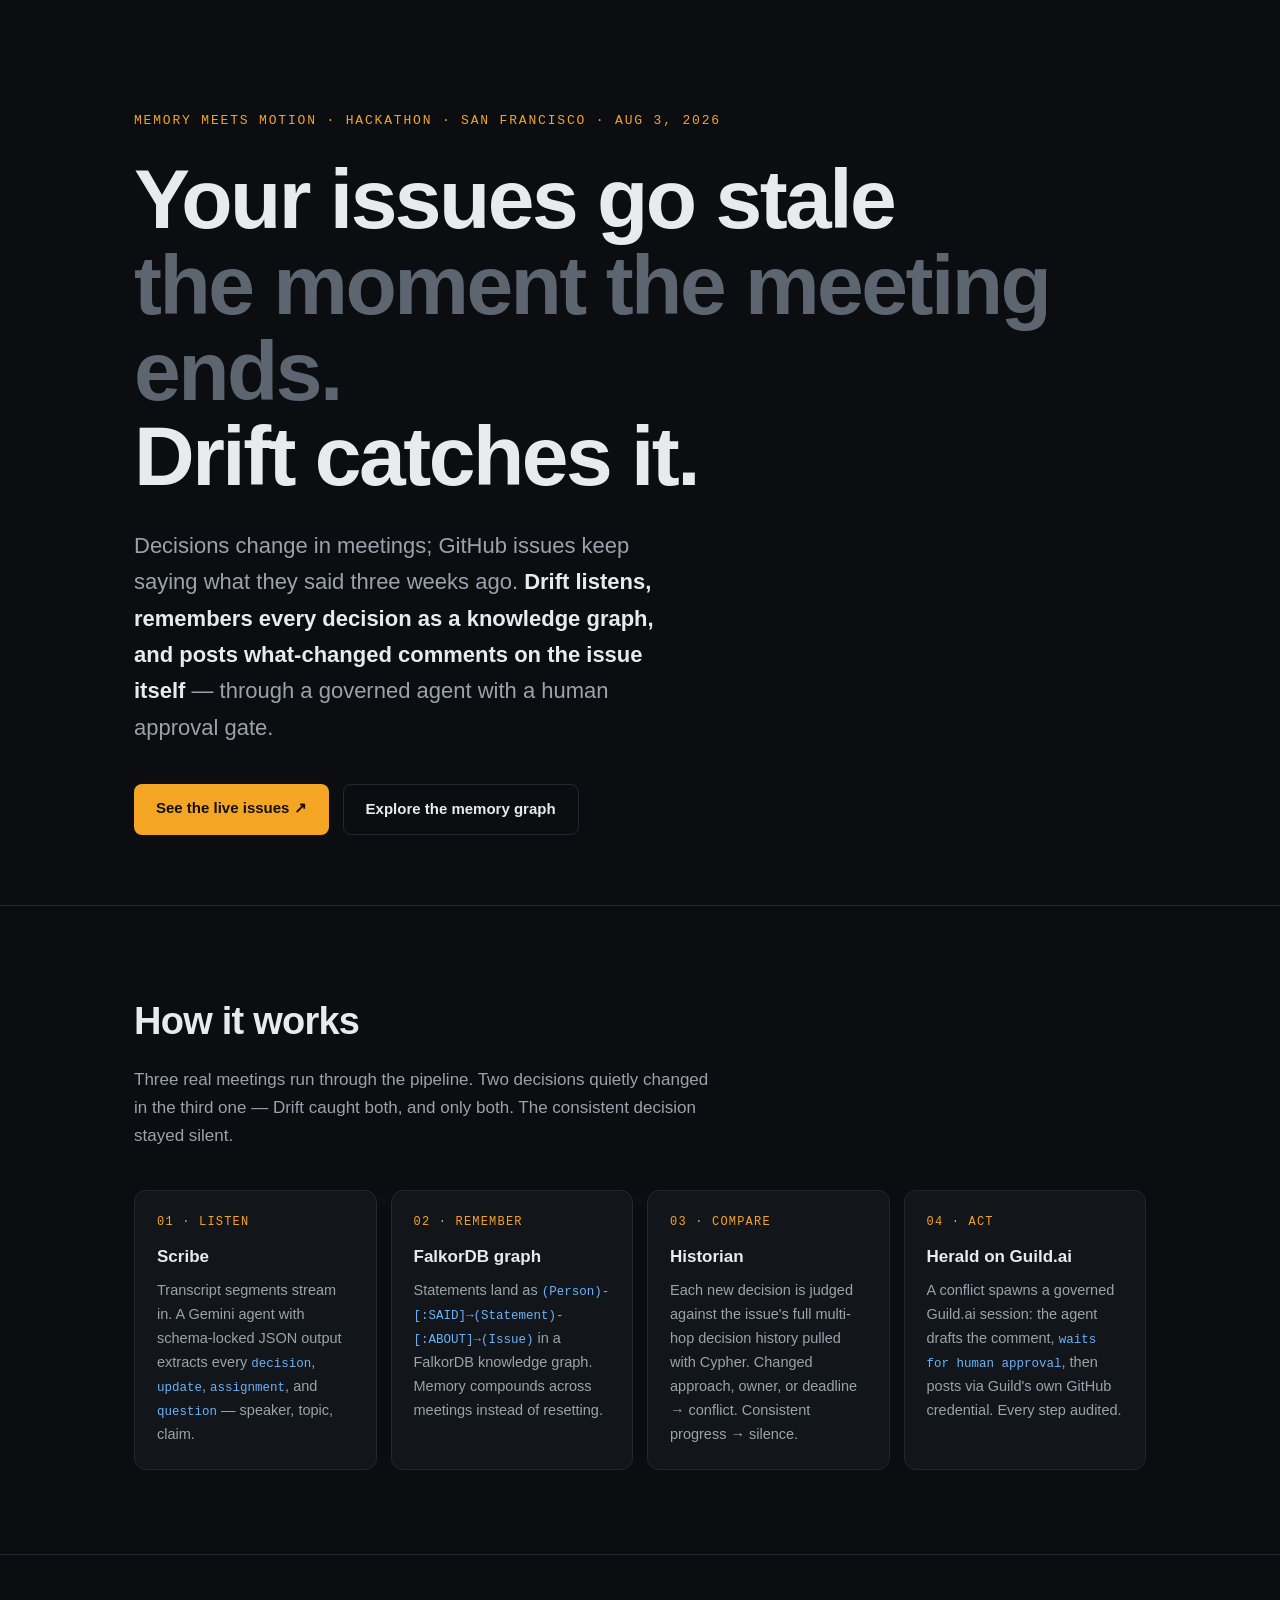
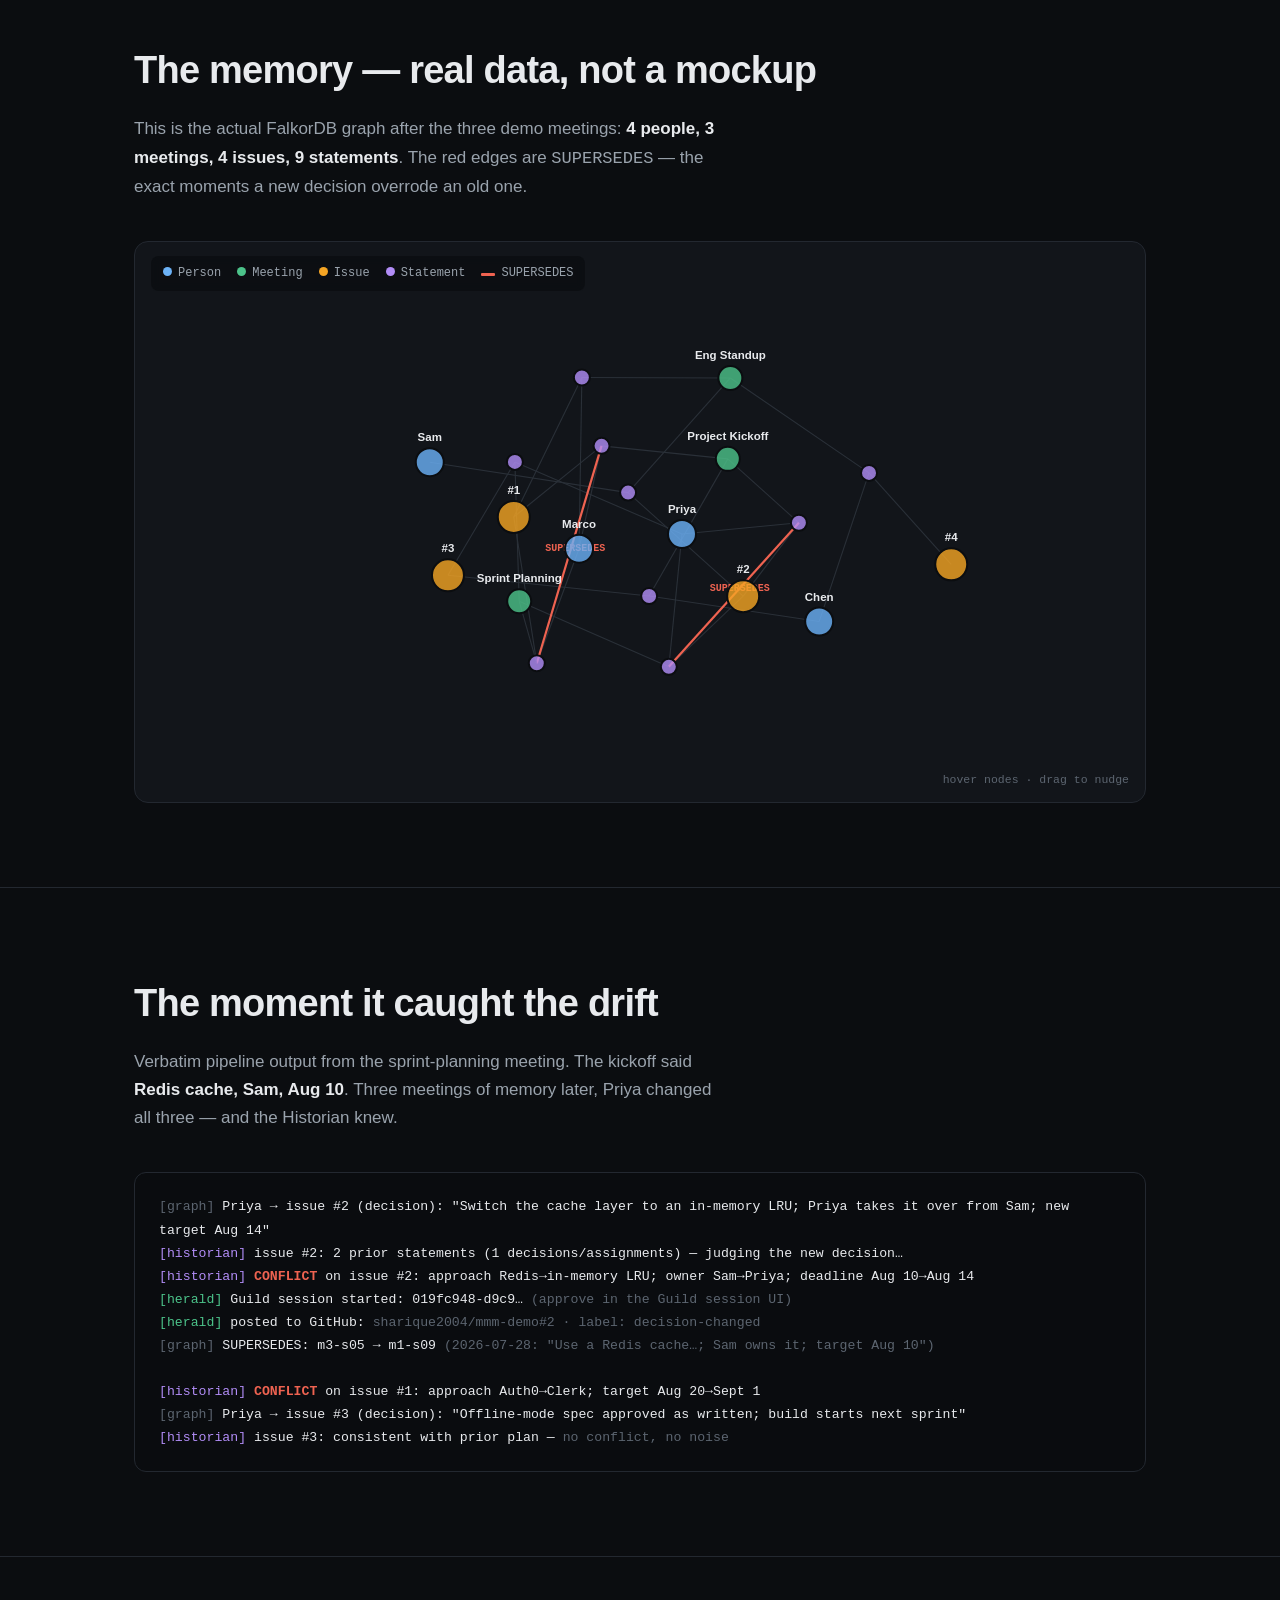
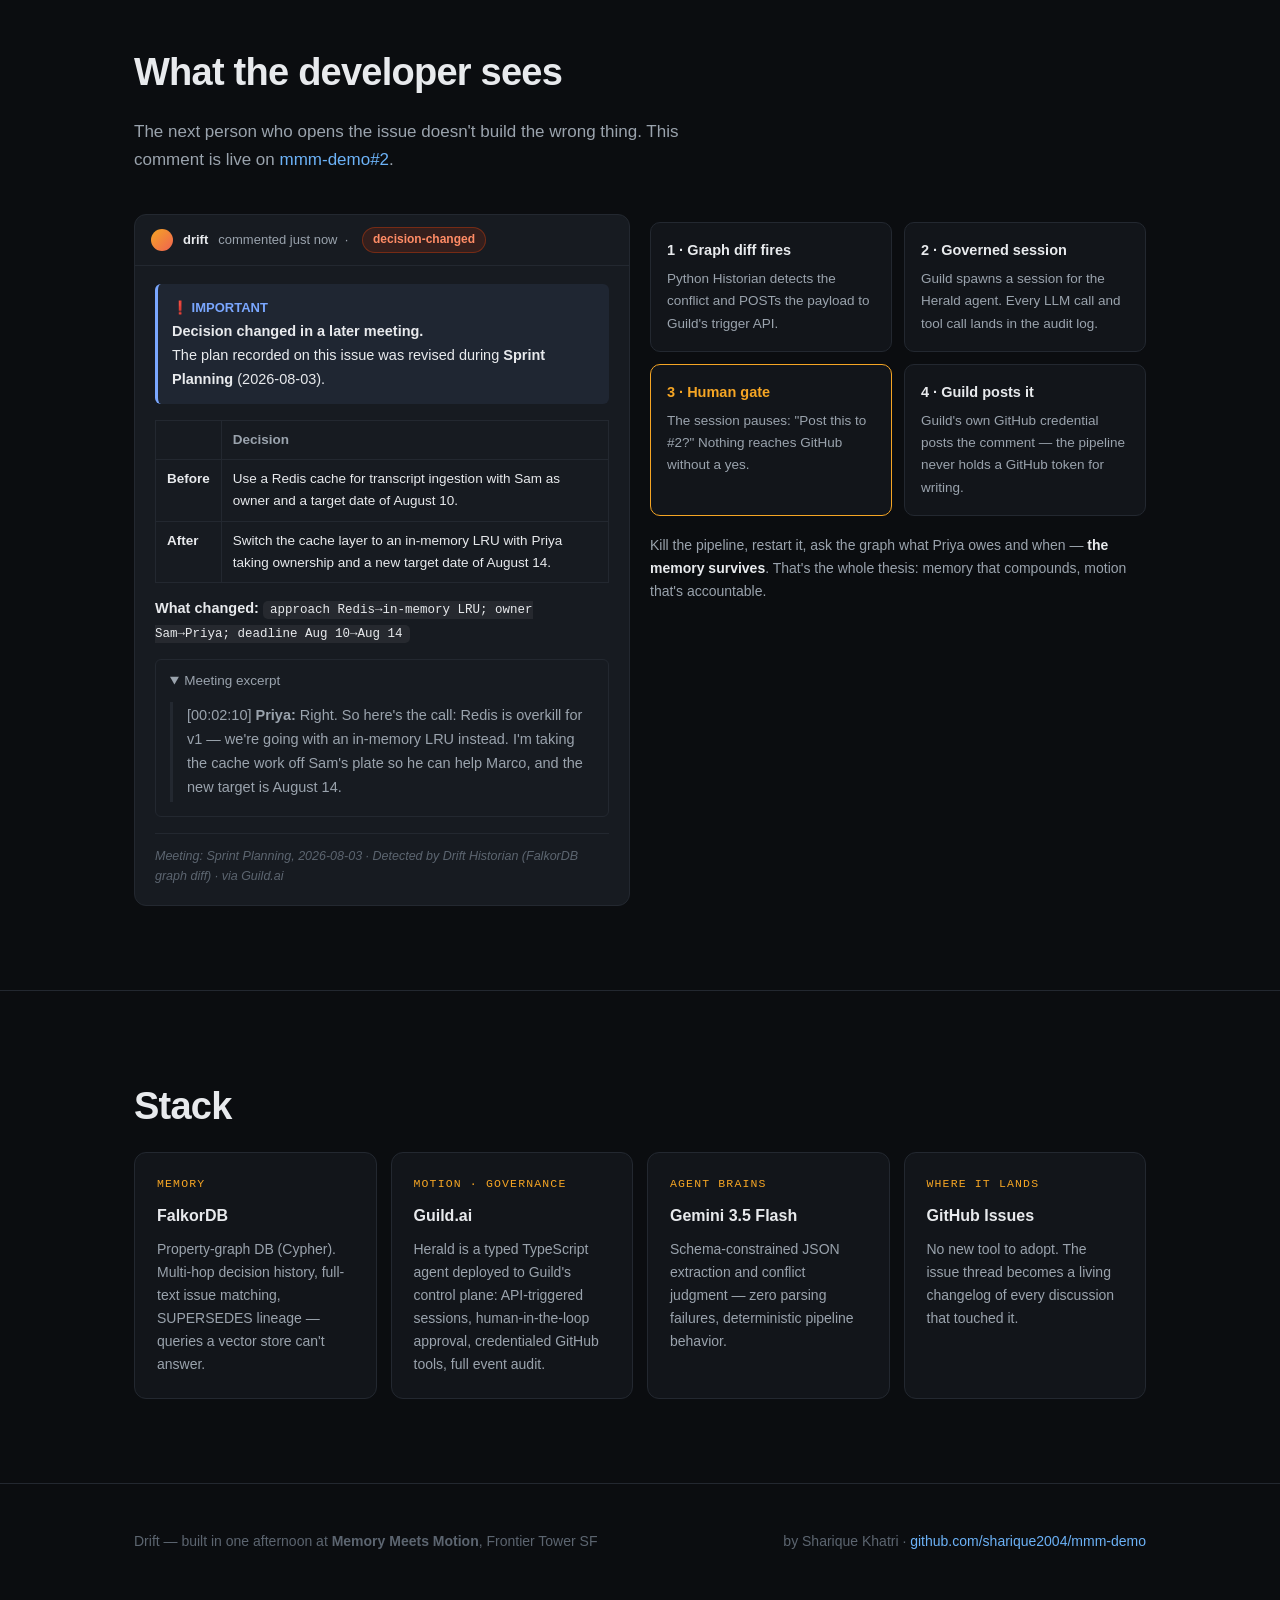
==== drift-site/index.html @ 5b6ef934 "Drift — meeting-memory graph + governed GitHub sync (Memory Meets Motion hackathon) Co-Authored-By: " ====
<!doctype html>
<html lang="en">
<head>
<meta charset="utf-8">
<meta name="viewport" content="width=device-width, initial-scale=1">
<title>Drift — your issues go stale the moment the meeting ends</title>
<meta name="description" content="Drift listens to meetings, remembers every decision in a FalkorDB knowledge graph, and posts what-changed comments on GitHub issues through governed Guild.ai agent sessions.">
<meta property="og:title" content="Drift — Memory Meets Motion">
<meta property="og:description" content="Meetings change decisions. Issues go stale. Drift catches the drift — graph memory in, governed agent action out.">
<style>
  :root {
    --bg: #0b0d10; --panel: #12151a; --panel2: #171b21; --line: #232830;
    --ink: #e8eaed; --dim: #9aa3ad; --faint: #5c6570;
    --amber: #f5a524; --red: #ef6351; --green: #4cc38a; --blue: #6cb2f7; --violet: #b28df7;
    --mono: ui-monospace, "SF Mono", SFMono-Regular, Menlo, Consolas, monospace;
  }
  * { box-sizing: border-box; margin: 0; }
  html { scroll-behavior: smooth; }
  body {
    background: var(--bg); color: var(--ink);
    font: 17px/1.65 -apple-system, BlinkMacSystemFont, "Segoe UI", Roboto, sans-serif;
    -webkit-font-smoothing: antialiased;
  }
  a { color: var(--blue); text-decoration: none; }
  a:hover { text-decoration: underline; }
  .wrap { max-width: 1060px; margin: 0 auto; padding: 0 24px; }
  header.hero { padding: 110px 0 70px; border-bottom: 1px solid var(--line); }
  .kicker { font-family: var(--mono); font-size: 13px; letter-spacing: .14em; text-transform: uppercase; color: var(--amber); margin-bottom: 26px; }
  h1 { font-size: clamp(44px, 7.5vw, 84px); line-height: 1.02; letter-spacing: -0.03em; font-weight: 750; }
  h1 .ghost { color: var(--faint); }
  .sub { margin-top: 28px; font-size: clamp(18px, 2.2vw, 22px); color: var(--dim); max-width: 46ch; }
  .sub strong { color: var(--ink); font-weight: 600; }
  .cta-row { margin-top: 38px; display: flex; gap: 14px; flex-wrap: wrap; }
  .btn { display: inline-block; padding: 12px 22px; border-radius: 8px; font-weight: 600; font-size: 15px; }
  .btn.primary { background: var(--amber); color: #14100a; }
  .btn.primary:hover { text-decoration: none; filter: brightness(1.08); }
  .btn.ghosted { border: 1px solid var(--line); color: var(--ink); }
  .btn.ghosted:hover { text-decoration: none; border-color: var(--faint); }
  section { padding: 84px 0; border-bottom: 1px solid var(--line); }
  h2 { font-size: clamp(26px, 3.6vw, 38px); letter-spacing: -0.02em; margin-bottom: 14px; }
  .lede { color: var(--dim); max-width: 62ch; margin-bottom: 40px; }
  .lede strong { color: var(--ink); }

  .steps { display: grid; grid-template-columns: repeat(auto-fit, minmax(220px, 1fr)); gap: 14px; }
  .step { background: var(--panel); border: 1px solid var(--line); border-radius: 12px; padding: 22px; }
  .step .n { font-family: var(--mono); font-size: 12px; color: var(--amber); letter-spacing: .1em; }
  .step h3 { margin: 10px 0 8px; font-size: 17px; }
  .step p { font-size: 14.5px; color: var(--dim); }
  .step code { font-family: var(--mono); font-size: 12.5px; color: var(--blue); }

  #graphbox { background: var(--panel); border: 1px solid var(--line); border-radius: 14px; overflow: hidden; position: relative; }
  #graph { display: block; width: 100%; height: 560px; cursor: grab; }
  .legend { position: absolute; top: 14px; left: 16px; display: flex; gap: 16px; flex-wrap: wrap; font-family: var(--mono); font-size: 12px; color: var(--dim); background: rgba(11,13,16,.72); padding: 8px 12px; border-radius: 8px; backdrop-filter: blur(4px); }
  .legend i { display: inline-block; width: 9px; height: 9px; border-radius: 50%; margin-right: 6px; }
  .hint { position: absolute; bottom: 12px; right: 16px; font-family: var(--mono); font-size: 11.5px; color: var(--faint); }
  #tip { position: absolute; pointer-events: none; background: #0d1014ee; border: 1px solid var(--line); color: var(--ink); border-radius: 8px; padding: 9px 12px; font-size: 13px; max-width: 340px; display: none; z-index: 5; line-height: 1.45; }
  #tip .t { font-family: var(--mono); font-size: 11px; letter-spacing: .08em; text-transform: uppercase; margin-bottom: 3px; }

  .term { background: #0a0c0f; border: 1px solid var(--line); border-radius: 12px; padding: 22px 24px; font-family: var(--mono); font-size: 13.2px; line-height: 1.75; overflow-x: auto; }
  .term .p-scribe { color: var(--blue); } .term .p-hist { color: var(--violet); }
  .term .p-herald { color: var(--green); } .term .p-graph { color: var(--faint); }
  .term .hot { color: var(--red); font-weight: 700; }
  .term .dim { color: var(--faint); }

  .split { display: grid; grid-template-columns: 1fr 1fr; gap: 20px; align-items: start; }
  @media (max-width: 860px) { .split { grid-template-columns: 1fr; } }

  .gh { background: var(--panel2); border: 1px solid var(--line); border-radius: 12px; overflow: hidden; font-size: 14.5px; }
  .gh .bar { display: flex; align-items: center; gap: 10px; padding: 12px 16px; border-bottom: 1px solid var(--line); color: var(--dim); font-size: 13px; }
  .gh .bar .av { width: 22px; height: 22px; border-radius: 50%; background: linear-gradient(135deg, var(--amber), var(--red)); }
  .gh .body { padding: 18px 20px; }
  .gh .alert { border-left: 3px solid #7aa7ff; background: #7aa7ff14; padding: 12px 14px; border-radius: 6px; margin-bottom: 16px; }
  .gh .alert .tag { color: #7aa7ff; font-weight: 700; font-size: 13px; }
  .gh table { border-collapse: collapse; width: 100%; margin: 14px 0; font-size: 13.5px; }
  .gh th, .gh td { border: 1px solid var(--line); padding: 8px 11px; text-align: left; vertical-align: top; }
  .gh th { color: var(--dim); font-weight: 600; }
  .gh .chg { font-family: var(--mono); font-size: 12.5px; background: #ffffff10; border-radius: 5px; padding: 2px 7px; }
  .gh details { margin: 14px 0; border: 1px solid var(--line); border-radius: 6px; padding: 10px 14px; }
  .gh summary { cursor: pointer; color: var(--dim); font-size: 13.5px; }
  .gh blockquote { border-left: 3px solid var(--line); margin: 10px 0 4px; padding: 2px 0 2px 14px; color: var(--dim); }
  .gh .foot { color: var(--faint); font-size: 12.5px; border-top: 1px solid var(--line); margin-top: 16px; padding-top: 12px; font-style: italic; }
  .gh .label { display: inline-block; font-size: 12px; font-weight: 700; padding: 2px 10px; border-radius: 999px; background: #d93f0b26; color: #ff8c66; border: 1px solid #d93f0b66; }

  .flow { display: grid; grid-template-columns: repeat(auto-fit, minmax(180px, 1fr)); gap: 12px; margin-top: 8px; }
  .fnode { background: var(--panel); border: 1px solid var(--line); border-radius: 10px; padding: 16px; font-size: 13.5px; color: var(--dim); }
  .fnode b { display: block; color: var(--ink); margin-bottom: 5px; font-size: 14.5px; }
  .fnode.gate { border-color: var(--amber); }
  .fnode.gate b { color: var(--amber); }

  .stack { display: grid; grid-template-columns: repeat(auto-fit, minmax(230px, 1fr)); gap: 14px; }
  .card { background: var(--panel); border: 1px solid var(--line); border-radius: 12px; padding: 22px; }
  .card b { font-size: 16px; }
  .card p { font-size: 14px; color: var(--dim); margin-top: 8px; }
  .card .role { font-family: var(--mono); font-size: 11.5px; letter-spacing: .1em; text-transform: uppercase; color: var(--amber); display: block; margin-bottom: 8px; }
  footer { padding: 46px 0 70px; color: var(--faint); font-size: 14px; }
  footer .wrap { display: flex; justify-content: space-between; gap: 16px; flex-wrap: wrap; }
</style>
</head>
<body>

<header class="hero">
  <div class="wrap">
    <div class="kicker">Memory Meets Motion · Hackathon · San Francisco · Aug 3, 2026</div>
    <h1>Your issues go stale<br><span class="ghost">the moment the meeting ends.</span><br>Drift catches it.</h1>
    <p class="sub">Decisions change in meetings; GitHub issues keep saying what they said three weeks ago. <strong>Drift listens, remembers every decision as a knowledge graph, and posts what-changed comments on the issue itself</strong> — through a governed agent with a human approval gate.</p>
    <div class="cta-row">
      <a class="btn primary" href="https://github.com/sharique2004/mmm-demo/issues" target="_blank" rel="noopener">See the live issues ↗</a>
      <a class="btn ghosted" href="#graph-section">Explore the memory graph</a>
    </div>
  </div>
</header>

<section>
  <div class="wrap">
    <h2>How it works</h2>
    <p class="lede">Three real meetings run through the pipeline. Two decisions quietly changed in the third one — Drift caught both, and only both. The consistent decision stayed silent.</p>
    <div class="steps">
      <div class="step"><div class="n">01 · LISTEN</div><h3>Scribe</h3><p>Transcript segments stream in. A Gemini agent with schema-locked JSON output extracts every <code>decision</code>, <code>update</code>, <code>assignment</code>, and <code>question</code> — speaker, topic, claim.</p></div>
      <div class="step"><div class="n">02 · REMEMBER</div><h3>FalkorDB graph</h3><p>Statements land as <code>(Person)-[:SAID]→(Statement)-[:ABOUT]→(Issue)</code> in a FalkorDB knowledge graph. Memory compounds across meetings instead of resetting.</p></div>
      <div class="step"><div class="n">03 · COMPARE</div><h3>Historian</h3><p>Each new decision is judged against the issue's full multi-hop decision history pulled with Cypher. Changed approach, owner, or deadline → conflict. Consistent progress → silence.</p></div>
      <div class="step"><div class="n">04 · ACT</div><h3>Herald on Guild.ai</h3><p>A conflict spawns a governed Guild.ai session: the agent drafts the comment, <code>waits for human approval</code>, then posts via Guild's own GitHub credential. Every step audited.</p></div>
    </div>
  </div>
</section>

<section id="graph-section">
  <div class="wrap">
    <h2>The memory — real data, not a mockup</h2>
    <p class="lede">This is the actual FalkorDB graph after the three demo meetings: <strong>4 people, 3 meetings, 4 issues, 9 statements</strong>. The red edges are <code style="font-family:var(--mono)">SUPERSEDES</code> — the exact moments a new decision overrode an old one.</p>
    <div id="graphbox">
      <canvas id="graph"></canvas>
      <div class="legend">
        <span><i style="background:var(--blue)"></i>Person</span>
        <span><i style="background:var(--green)"></i>Meeting</span>
        <span><i style="background:var(--amber)"></i>Issue</span>
        <span><i style="background:var(--violet)"></i>Statement</span>
        <span><i style="background:var(--red);border-radius:1px;height:3px;width:14px;margin-top:4px"></i>SUPERSEDES</span>
      </div>
      <div class="hint">hover nodes · drag to nudge</div>
      <div id="tip"></div>
    </div>
  </div>
</section>

<section>
  <div class="wrap">
    <h2>The moment it caught the drift</h2>
    <p class="lede">Verbatim pipeline output from the sprint-planning meeting. The kickoff said <strong>Redis cache, Sam, Aug 10</strong>. Three meetings of memory later, Priya changed all three — and the Historian knew.</p>
    <div class="term">
<span class="p-graph">[graph]</span> Priya → issue #2 (decision): "Switch the cache layer to an in-memory LRU; Priya takes it over from Sam; new target Aug 14"<br>
<span class="p-hist">[historian]</span> issue #2: 2 prior statements (1 decisions/assignments) — judging the new decision…<br>
<span class="p-hist">[historian]</span> <span class="hot">CONFLICT</span> on issue #2: approach Redis→in-memory LRU; owner Sam→Priya; deadline Aug 10→Aug 14<br>
<span class="p-herald">[herald]</span> Guild session started: 019fc948-d9c9… <span class="dim">(approve in the Guild session UI)</span><br>
<span class="p-herald">[herald]</span> posted to GitHub: <span class="dim">sharique2004/mmm-demo#2 · label: decision-changed</span><br>
<span class="p-graph">[graph]</span> SUPERSEDES: m3-s05 → m1-s09 <span class="dim">(2026-07-28: "Use a Redis cache…; Sam owns it; target Aug 10")</span><br>
<br>
<span class="p-hist">[historian]</span> <span class="hot">CONFLICT</span> on issue #1: approach Auth0→Clerk; target Aug 20→Sept 1<br>
<span class="p-graph">[graph]</span> Priya → issue #3 (decision): "Offline-mode spec approved as written; build starts next sprint"<br>
<span class="p-hist">[historian]</span> issue #3: consistent with prior plan — <span class="dim">no conflict, no noise</span>
    </div>
  </div>
</section>

<section>
  <div class="wrap">
    <h2>What the developer sees</h2>
    <p class="lede">The next person who opens the issue doesn't build the wrong thing. This comment is live on <a href="https://github.com/sharique2004/mmm-demo/issues/2" target="_blank" rel="noopener">mmm-demo#2</a>.</p>
    <div class="split">
      <div class="gh">
        <div class="bar"><span class="av"></span><b style="color:var(--ink)">drift</b> commented just now &nbsp;·&nbsp; <span class="label">decision-changed</span></div>
        <div class="body">
          <div class="alert"><span class="tag">❗ IMPORTANT</span><br><b>Decision changed in a later meeting.</b><br>The plan recorded on this issue was revised during <b>Sprint Planning</b> (2026-08-03).</div>
          <table>
            <tr><th></th><th>Decision</th></tr>
            <tr><td><b>Before</b></td><td>Use a Redis cache for transcript ingestion with Sam as owner and a target date of August 10.</td></tr>
            <tr><td><b>After</b></td><td>Switch the cache layer to an in-memory LRU with Priya taking ownership and a new target date of August 14.</td></tr>
          </table>
          <b>What changed:</b> <span class="chg">approach Redis→in-memory LRU; owner Sam→Priya; deadline Aug 10→Aug 14</span>
          <details open><summary>Meeting excerpt</summary>
            <blockquote>[00:02:10] <b>Priya:</b> Right. So here's the call: Redis is overkill for v1 — we're going with an in-memory LRU instead. I'm taking the cache work off Sam's plate so he can help Marco, and the new target is August 14.</blockquote>
          </details>
          <div class="foot">Meeting: Sprint Planning, 2026-08-03 · Detected by Drift Historian (FalkorDB graph diff) · via Guild.ai</div>
        </div>
      </div>
      <div>
        <div class="flow">
          <div class="fnode"><b>1 · Graph diff fires</b>Python Historian detects the conflict and POSTs the payload to Guild's trigger API.</div>
          <div class="fnode"><b>2 · Governed session</b>Guild spawns a session for the Herald agent. Every LLM call and tool call lands in the audit log.</div>
          <div class="fnode gate"><b>3 · Human gate</b>The session pauses: "Post this to #2?" Nothing reaches GitHub without a yes.</div>
          <div class="fnode"><b>4 · Guild posts it</b>Guild's own GitHub credential posts the comment — the pipeline never holds a GitHub token for writing.</div>
        </div>
        <p style="margin-top:18px; font-size:14px; color:var(--dim)">Kill the pipeline, restart it, ask the graph what Priya owes and when — <b style="color:var(--ink)">the memory survives</b>. That's the whole thesis: memory that compounds, motion that's accountable.</p>
      </div>
    </div>
  </div>
</section>

<section>
  <div class="wrap">
    <h2>Stack</h2>
    <div class="stack">
      <div class="card"><span class="role">Memory</span><b>FalkorDB</b><p>Property-graph DB (Cypher). Multi-hop decision history, full-text issue matching, SUPERSEDES lineage — queries a vector store can't answer.</p></div>
      <div class="card"><span class="role">Motion · Governance</span><b>Guild.ai</b><p>Herald is a typed TypeScript agent deployed to Guild's control plane: API-triggered sessions, human-in-the-loop approval, credentialed GitHub tools, full event audit.</p></div>
      <div class="card"><span class="role">Agent brains</span><b>Gemini 3.5 Flash</b><p>Schema-constrained JSON extraction and conflict judgment — zero parsing failures, deterministic pipeline behavior.</p></div>
      <div class="card"><span class="role">Where it lands</span><b>GitHub Issues</b><p>No new tool to adopt. The issue thread becomes a living changelog of every discussion that touched it.</p></div>
    </div>
  </div>
</section>

<footer>
  <div class="wrap">
    <span>Drift — built in one afternoon at <b>Memory Meets Motion</b>, Frontier Tower SF</span>
    <span>by Sharique Khatri · <a href="https://github.com/sharique2004/mmm-demo" target="_blank" rel="noopener">github.com/sharique2004/mmm-demo</a></span>
  </div>
</footer>

<script>
fetch('site_graph.json').then(r => r.json()).then(data => {
  const canvas = document.getElementById('graph');
  const tip = document.getElementById('tip');
  const box = document.getElementById('graphbox');
  const dpr = window.devicePixelRatio || 1;
  let W, H;
  function resize() {
    W = box.clientWidth; H = 560;
    canvas.width = W * dpr; canvas.height = H * dpr;
    canvas.style.height = H + 'px';
  }
  resize(); window.addEventListener('resize', resize);
  const ctx = canvas.getContext('2d');

  const COLORS = { Person: '#6cb2f7', Meeting: '#4cc38a', Issue: '#f5a524', Statement: '#b28df7' };
  const R = { Person: 14, Meeting: 12, Issue: 16, Statement: 8 };
  const nodes = data.nodes.map(n => ({
    ...n,
    x: W/2 + (Math.random()-0.5)*W*0.6,
    y: H/2 + (Math.random()-0.5)*H*0.6,
    vx: 0, vy: 0, r: R[n.label] || 10
  }));
  const byId = Object.fromEntries(nodes.map(n => [n.id, n]));
  const edges = data.edges.map(e => ({ ...e, a: byId[e.s], b: byId[e.t] }));

  function name(n) {
    const p = n.props;
    if (n.label === 'Person') return p.name;
    if (n.label === 'Meeting') return p.title;
    if (n.label === 'Issue') return '#' + p.number;
    return '';
  }
  function tipText(n) {
    const p = n.props;
    if (n.label === 'Person') return `<div class="t" style="color:${COLORS.Person}">Person</div>${p.name}`;
    if (n.label === 'Meeting') return `<div class="t" style="color:${COLORS.Meeting}">Meeting</div>${p.title} · ${p.date}`;
    if (n.label === 'Issue') return `<div class="t" style="color:${COLORS.Issue}">Issue #${p.number}</div>${p.title}`;
    return `<div class="t" style="color:${COLORS.Statement}">Statement · ${p.kind}</div>${p.text}`;
  }

  let dragging = null, hover = null, mx = 0, my = 0;
  function pointer(e) {
    const rect = canvas.getBoundingClientRect();
    const src = e.touches ? e.touches[0] : e;
    return { x: src.clientX - rect.left, y: src.clientY - rect.top };
  }
  canvas.addEventListener('mousemove', e => {
    const p = pointer(e); mx = p.x; my = p.y;
    if (dragging) { dragging.x = p.x; dragging.y = p.y; dragging.vx = dragging.vy = 0; return; }
    hover = nodes.find(n => Math.hypot(n.x-p.x, n.y-p.y) < n.r + 6) || null;
    canvas.style.cursor = hover ? 'pointer' : 'grab';
    if (hover) {
      tip.style.display = 'block';
      tip.innerHTML = tipText(hover);
      tip.style.left = Math.min(p.x + 18, W - 360) + 'px';
      tip.style.top = (p.y + 14) + 'px';
    } else tip.style.display = 'none';
  });
  canvas.addEventListener('mousedown', e => { const p = pointer(e); dragging = nodes.find(n => Math.hypot(n.x-p.x, n.y-p.y) < n.r + 6) || null; });
  window.addEventListener('mouseup', () => dragging = null);
  canvas.addEventListener('mouseleave', () => { tip.style.display = 'none'; hover = null; });

  function tick() {
    for (let i = 0; i < nodes.length; i++) for (let j = i+1; j < nodes.length; j++) {
      const a = nodes[i], b = nodes[j];
      let dx = b.x-a.x, dy = b.y-a.y, d2 = dx*dx+dy*dy || 1, d = Math.sqrt(d2);
      const f = Math.min(2200 / d2, 4);
      dx /= d; dy /= d;
      a.vx -= dx*f; a.vy -= dy*f; b.vx += dx*f; b.vy += dy*f;
    }
    for (const e of edges) {
      const dx = e.b.x-e.a.x, dy = e.b.y-e.a.y, d = Math.hypot(dx,dy) || 1;
      const rest = e.type === 'SUPERSEDES' ? 150 : 95;
      const f = (d - rest) * 0.004;
      e.a.vx += dx/d*f*2; e.a.vy += dy/d*f*2; e.b.vx -= dx/d*f*2; e.b.vy -= dy/d*f*2;
    }
    for (const n of nodes) {
      n.vx += (W/2 - n.x) * 0.0012; n.vy += (H/2 - n.y) * 0.0018;
      n.vx *= 0.86; n.vy *= 0.86;
      if (n !== dragging) { n.x += n.vx; n.y += n.vy; }
      n.x = Math.max(24, Math.min(W-24, n.x)); n.y = Math.max(24, Math.min(H-24, n.y));
    }
  }
  function draw() {
    ctx.setTransform(dpr, 0, 0, dpr, 0, 0);
    ctx.clearRect(0, 0, W, H);
    for (const e of edges) {
      const hot = e.type === 'SUPERSEDES';
      ctx.strokeStyle = hot ? '#ef6351' : '#2a3038';
      ctx.lineWidth = hot ? 2.2 : 1.1;
      ctx.beginPath(); ctx.moveTo(e.a.x, e.a.y); ctx.lineTo(e.b.x, e.b.y); ctx.stroke();
      if (hot) {
        const midx = (e.a.x+e.b.x)/2, midy = (e.a.y+e.b.y)/2;
        ctx.fillStyle = '#ef6351'; ctx.font = '600 10px ui-monospace, monospace';
        ctx.fillText('SUPERSEDES', midx + 6, midy - 4);
      }
    }
    for (const n of nodes) {
      const c = COLORS[n.label] || '#888';
      ctx.beginPath(); ctx.arc(n.x, n.y, n.r, 0, 7);
      ctx.fillStyle = c + (hover === n ? 'ff' : 'cc'); ctx.fill();
      ctx.strokeStyle = '#0b0d10'; ctx.lineWidth = 2; ctx.stroke();
      const lbl = name(n);
      if (lbl) {
        ctx.fillStyle = '#e8eaed'; ctx.font = '600 11.5px -apple-system, sans-serif';
        ctx.textAlign = 'center'; ctx.fillText(lbl, n.x, n.y - n.r - 7);
      }
    }
  }
  (function loop() { tick(); draw(); requestAnimationFrame(loop); })();
});
</script>
</body>
</html>
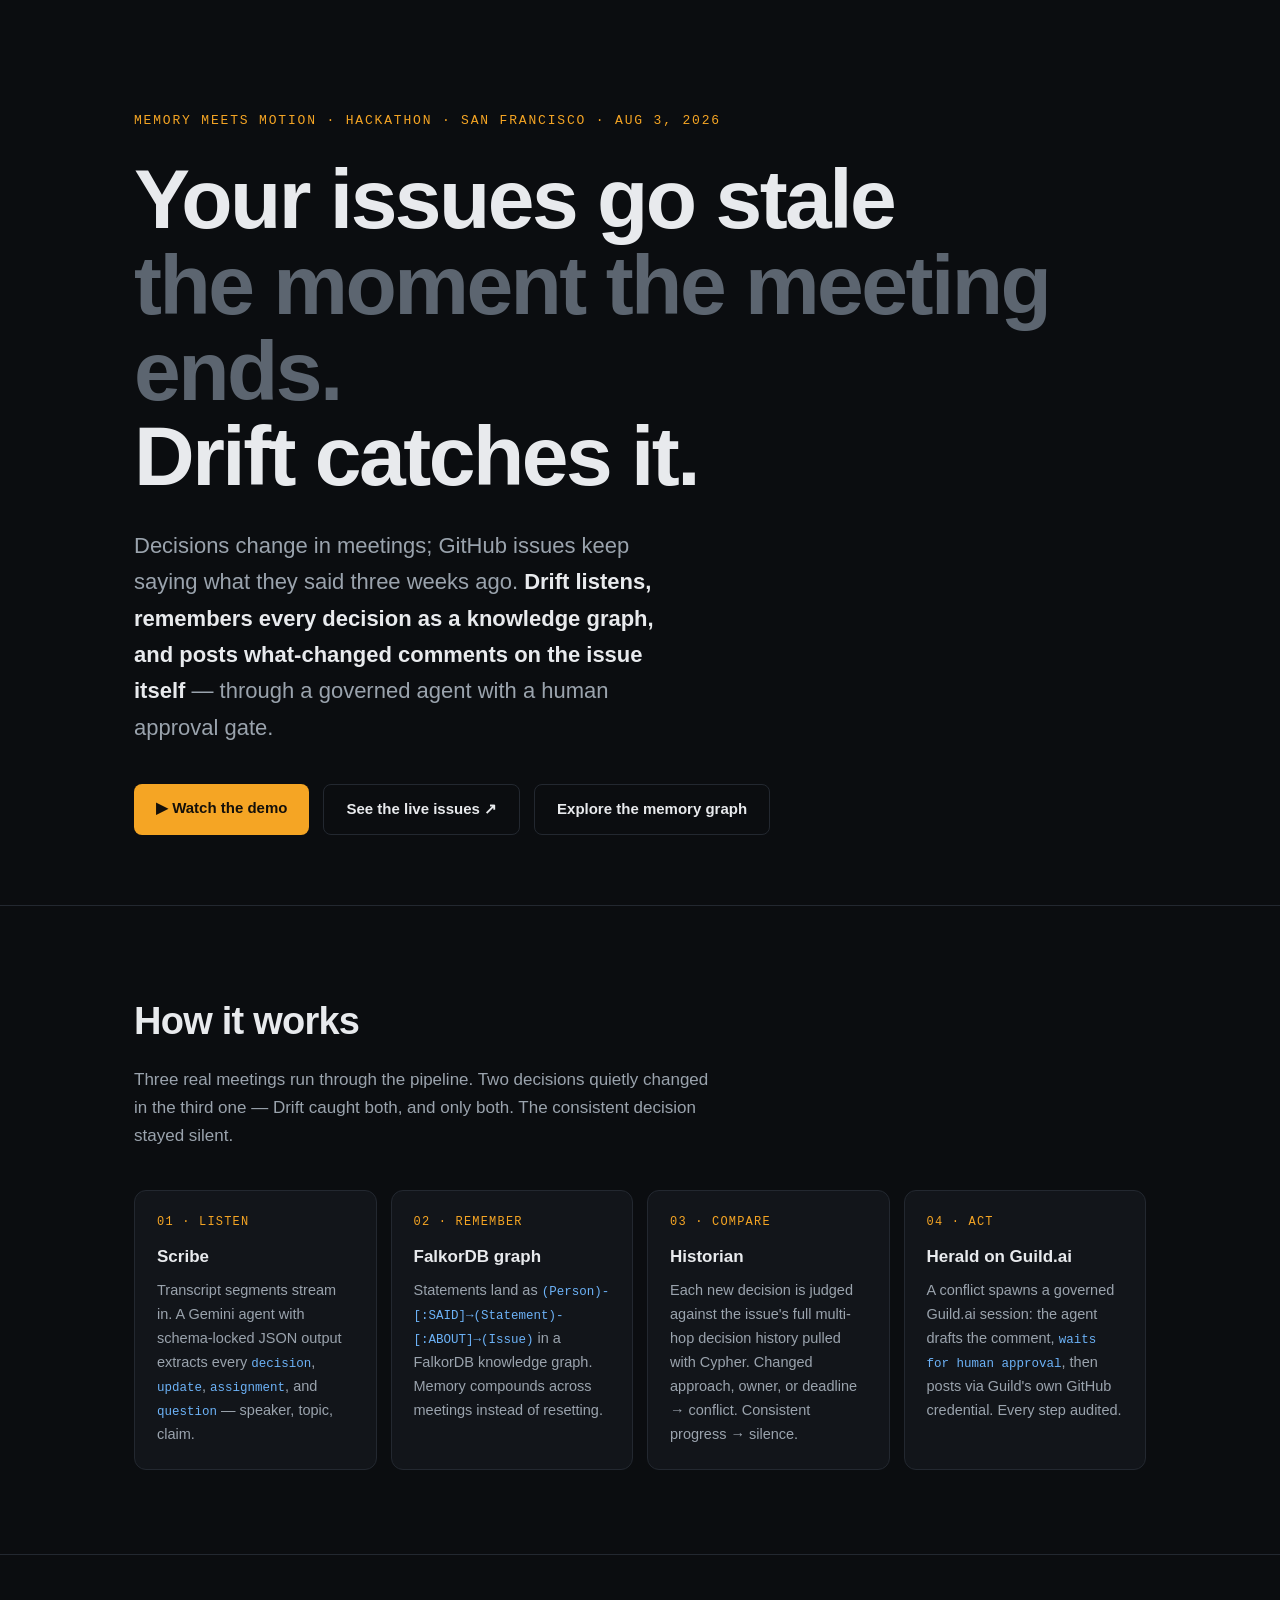
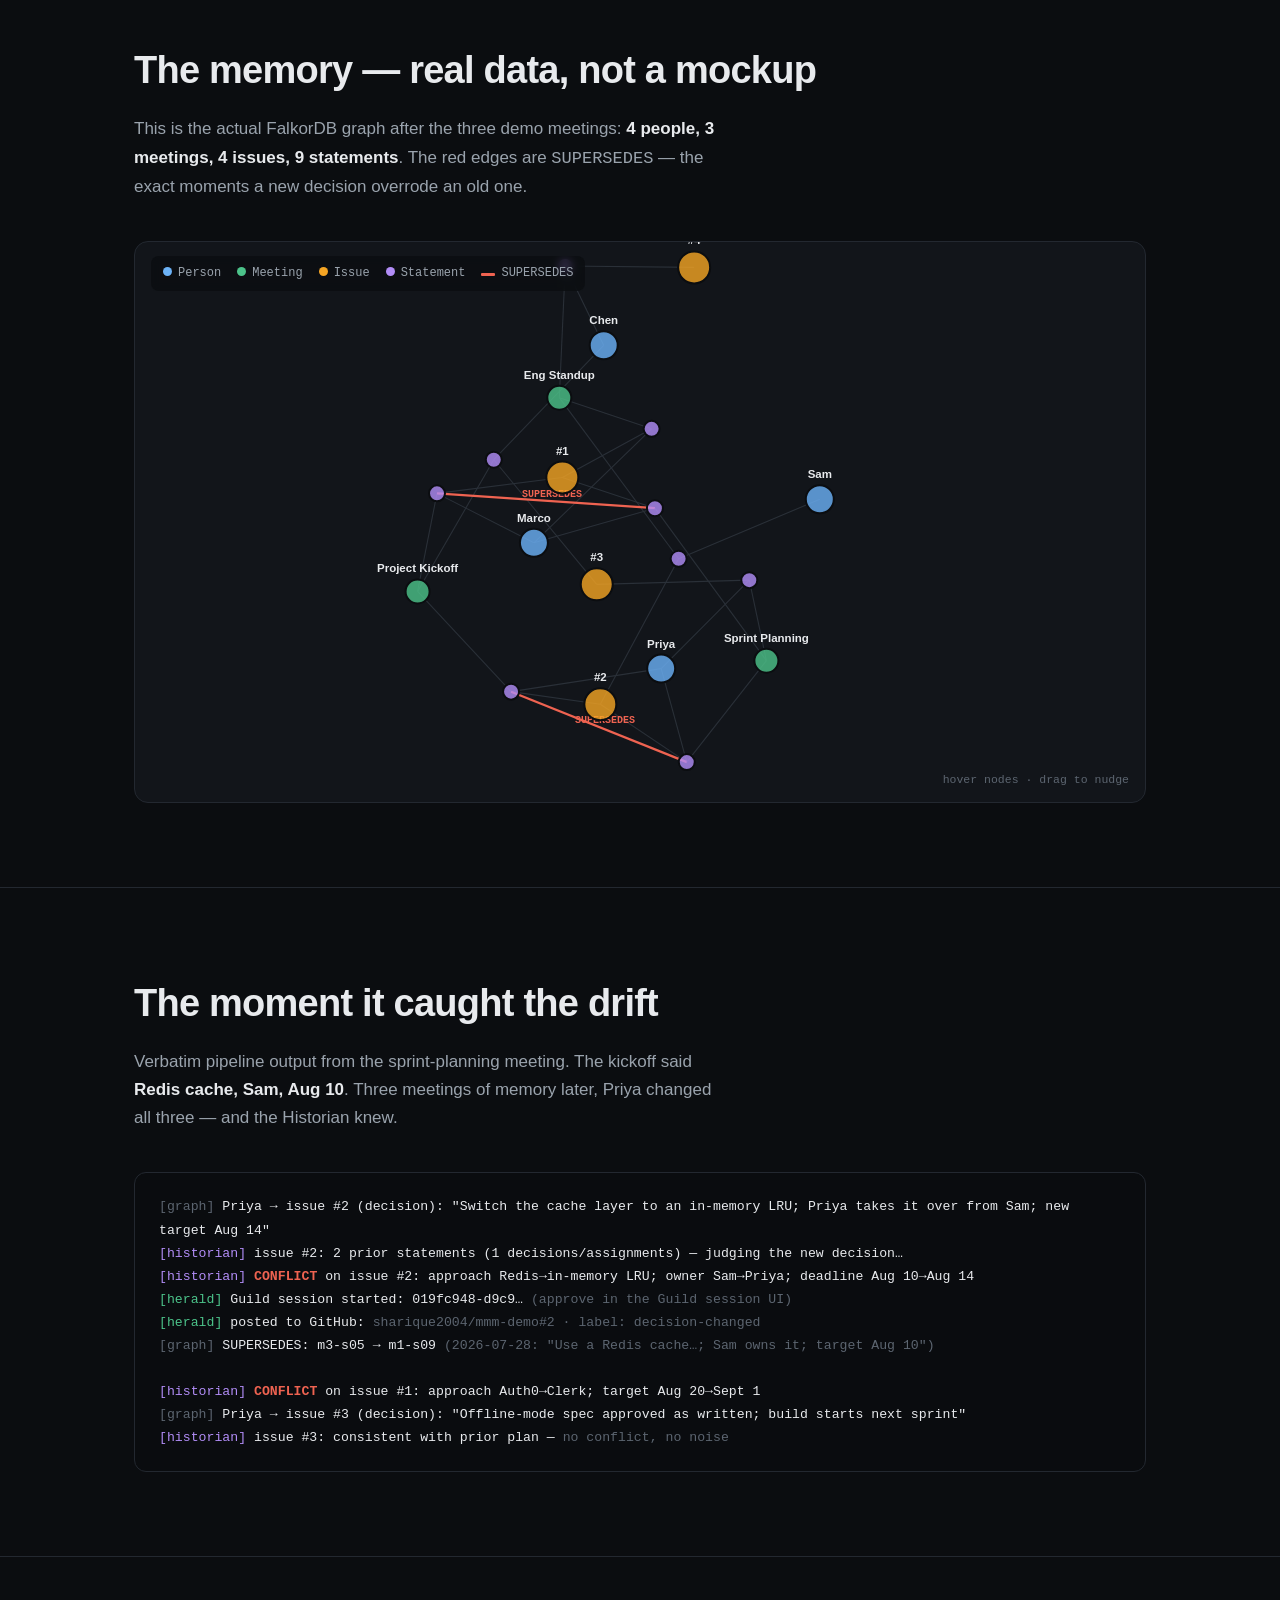
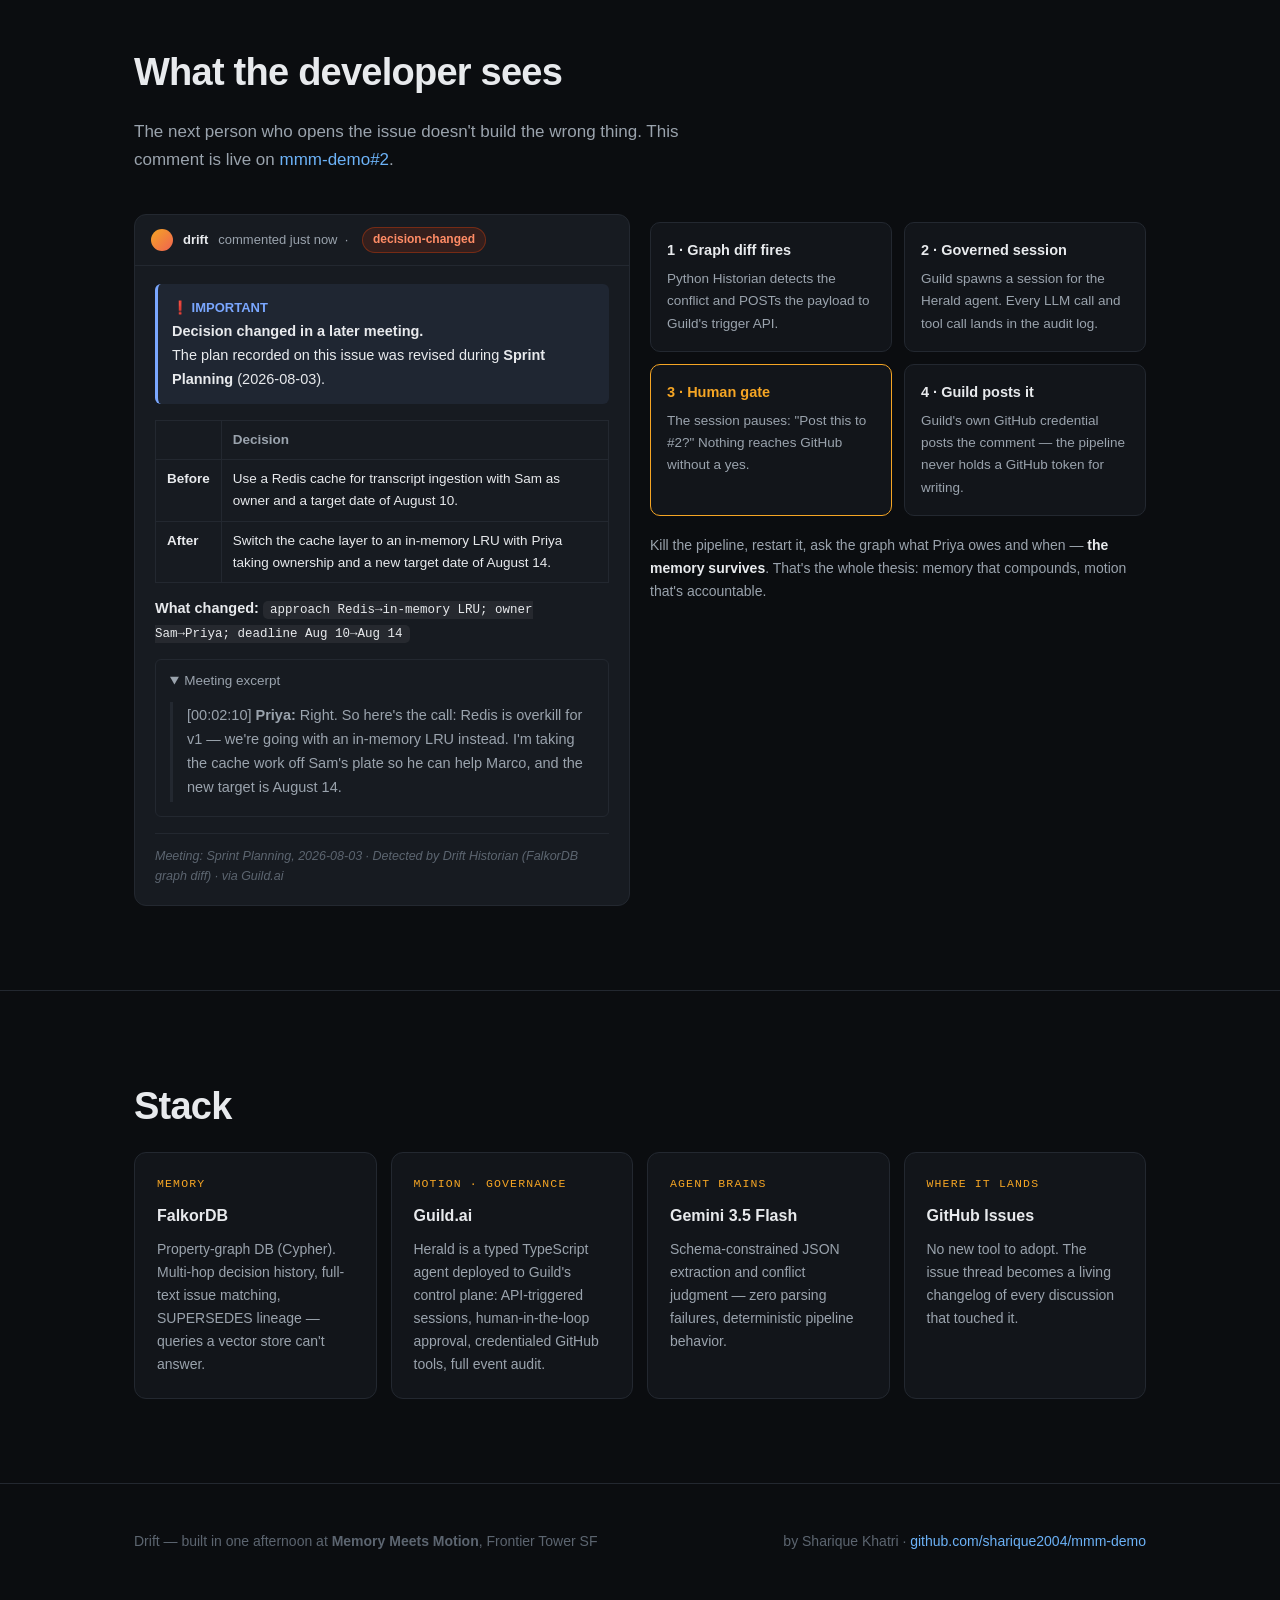
==== commit 878dacf2: "Vercel replay demo (demo.html) + demo link on site Co-Authored-By: Claude Fable 5 <noreply@anthropic" ====
--- a/drift-site/index.html
+++ b/drift-site/index.html
@@ -104,7 +104,8 @@
     <h1>Your issues go stale<br><span class="ghost">the moment the meeting ends.</span><br>Drift catches it.</h1>
     <p class="sub">Decisions change in meetings; GitHub issues keep saying what they said three weeks ago. <strong>Drift listens, remembers every decision as a knowledge graph, and posts what-changed comments on the issue itself</strong> — through a governed agent with a human approval gate.</p>
     <div class="cta-row">
-      <a class="btn primary" href="https://github.com/sharique2004/mmm-demo/issues" target="_blank" rel="noopener">See the live issues ↗</a>
+      <a class="btn primary" href="/demo.html">▶ Watch the demo</a>
+      <a class="btn ghosted" href="https://github.com/sharique2004/mmm-demo/issues" target="_blank" rel="noopener">See the live issues ↗</a>
       <a class="btn ghosted" href="#graph-section">Explore the memory graph</a>
     </div>
   </div>
